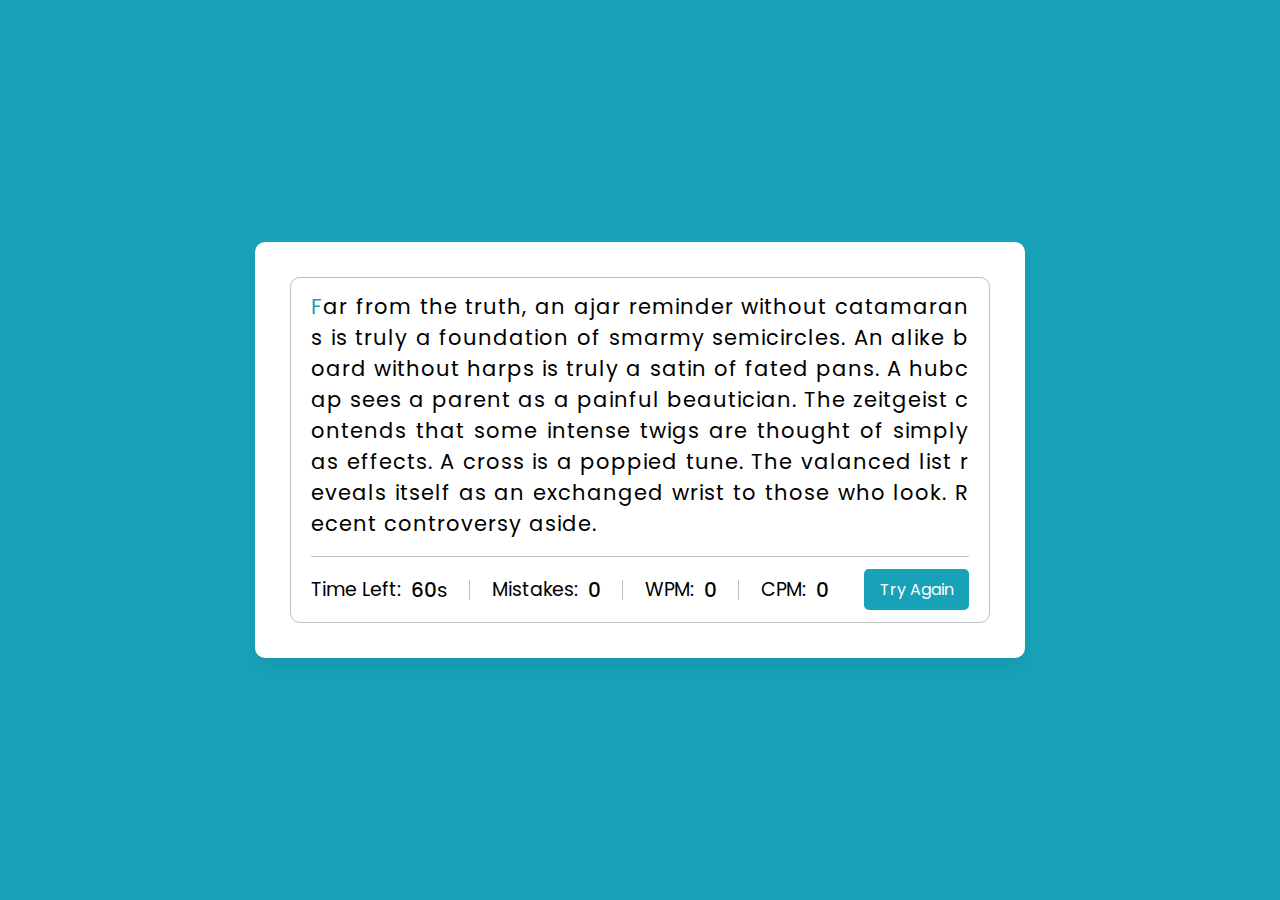
==== index.html @ ebe4d6a0 "Add files via upload" ====
<!DOCTYPE html>
<html lang="en" dir="ltr">
  <head>
    <meta charset="utf-8" />
    <title>Typing Speed Test Game | CodingNepal</title>
    <link rel="stylesheet" href="style.css" />
    <meta name="viewport" content="width=device-width, initial-scale=1.0" />
  </head>
  <body>
    <div class="wrapper">
      <input type="text" class="input-field" />
      <div class="content-box">
        <div class="typing-text">
          <p></p>
        </div>
        <div class="content">
          <ul class="result-details">
            <li class="time">
              <p>Time Left:</p>
              <span><b>60</b>s</span>
            </li>
            <li class="mistake">
              <p>Mistakes:</p>
              <span>0</span>
            </li>
            <li class="wpm">
              <p>WPM:</p>
              <span>0</span>
            </li>
            <li class="cpm">
              <p>CPM:</p>
              <span>0</span>
            </li>
          </ul>
          <button>Try Again</button>
        </div>
      </div>
    </div>

    <script src="js/paragprahs.js"></script>
    <script src="js/script.js"></script>
  </body>
</html>
---- style.css ----
/* Import Google Font - Poppins */
@import url('https://fonts.googleapis.com/css2?family=Poppins:wght@400;500;600;700&display=swap');
*{
  margin: 0;
  padding: 0;
  box-sizing: border-box;
  font-family: 'Poppins', sans-serif;
}
body{
  display: flex;
  padding: 0 10px;
  align-items: center;
  justify-content: center;
  min-height: 100vh;
  background: #17A2B8;
}
::selection{
  color: #fff;
  background: #17A2B8;
}
.wrapper{
  width: 770px;
  padding: 35px;
  background: #fff;
  border-radius: 10px;
  box-shadow: 0 10px 15px rgba(0,0,0,0.05);
}
.wrapper .input-field{
  opacity: 0;
  z-index: -999;
  position: absolute;
}
.wrapper .content-box{
  padding: 13px 20px 0;
  border-radius: 10px;
  border: 1px solid #bfbfbf;
}
.content-box .typing-text{
  overflow: hidden;
  max-height: 256px;
}
.typing-text::-webkit-scrollbar{
  width: 0;
}
.typing-text p{
  font-size: 21px;
  text-align: justify;
  letter-spacing: 1px;
  word-break: break-all;
}
.typing-text p span{
  position: relative;
}
.typing-text p span.correct{
  color: #56964f;
}
.typing-text p span.incorrect{
  color: #cb3439;
  outline: 1px solid #fff;
  background: #ffc0cb;
  border-radius: 4px;
}
.typing-text p span.active{
  color: #17A2B8;
}
.typing-text p span.active::before{
  position: absolute;
  content: "";
  height: 2px;
  width: 100%;
  bottom: 0;
  left: 0;
  opacity: 0;
  border-radius: 5px;
  background: #17A2B8;
  animation: blink 1s ease-in-out infinite;
}
@keyframes blink{
  50%{ 
    opacity: 1; 
  }
}
.content-box .content{
  margin-top: 17px;
  display: flex;
  padding: 12px 0;
  flex-wrap: wrap;
  align-items: center;
  justify-content: space-between;
  border-top: 1px solid #bfbfbf;
}
.content button{
  outline: none;
  border: none;
  width: 105px;
  color: #fff;
  padding: 8px 0;
  font-size: 16px;
  cursor: pointer;
  border-radius: 5px;
  background: #17A2B8;
  transition: transform 0.3s ease;
}
.content button:active{
  transform: scale(0.97);
}
.content .result-details{
  display: flex;
  flex-wrap: wrap;
  align-items: center;
  width: calc(100% - 140px);
  justify-content: space-between;
}
.result-details li{
  display: flex;
  height: 20px;
  list-style: none;
  position: relative;
  align-items: center;
}
.result-details li:not(:first-child){
  padding-left: 22px;
  border-left: 1px solid #bfbfbf;
}
.result-details li p{
  font-size: 19px;
}
.result-details li span{
  display: block;
  font-size: 20px;
  margin-left: 10px;
}
li span b{
  font-weight: 500;
}
li:not(:first-child) span{
  font-weight: 500;
}
@media (max-width: 745px) {
  .wrapper{
    padding: 20px;
  }
  .content-box .content{
    padding: 20px 0;
  }
  .content-box .typing-text{
    max-height: 100%;
  }
  .typing-text p{
    font-size: 19px;
    text-align: left;
  }
  .content button{
    width: 100%;
    font-size: 15px;
    padding: 10px 0;
    margin-top: 20px;
  }
  .content .result-details{
    width: 100%;
  }
  .result-details li:not(:first-child){
    border-left: 0;
    padding: 0;
  }
  .result-details li p, 
  .result-details li span{
    font-size: 17px;
  }
}
@media (max-width: 518px) {
  .wrapper .content-box{
    padding: 10px 15px 0;
  }
  .typing-text p{
    font-size: 18px;
  }
  .result-details li{
    margin-bottom: 10px;
  }
  .content button{
    margin-top: 10px;
  }
}
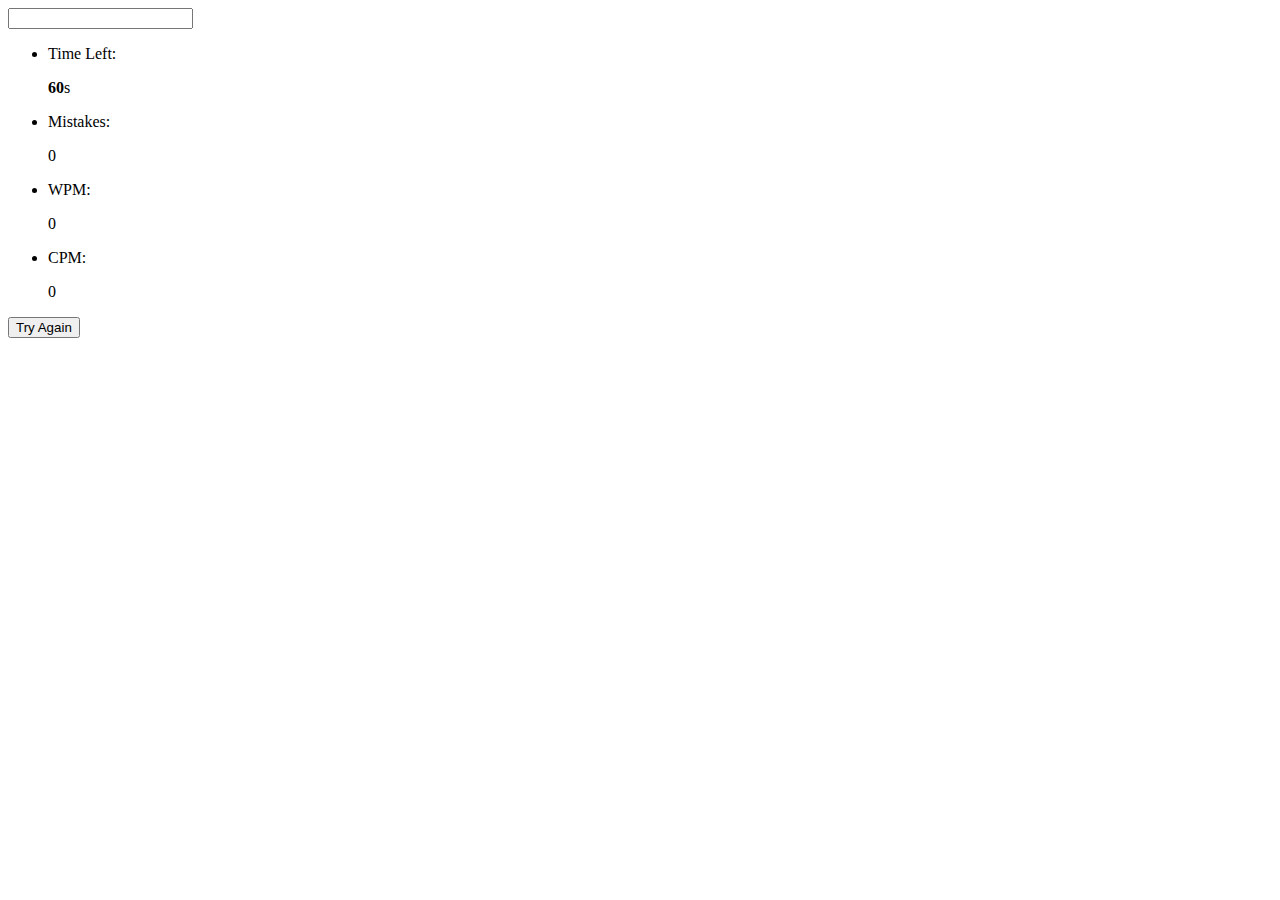
==== commit 39c0e12f: "Update index.html" ====
--- a/index.html
+++ b/index.html
@@ -2,8 +2,8 @@
 <html lang="en" dir="ltr">
   <head>
     <meta charset="utf-8" />
-    <title>Typing Speed Test Game | CodingNepal</title>
-    <link rel="stylesheet" href="style.css" />
+    <title>Typing Speed Test</title>
+    <link rel="stylesheet" href="/typing/style.css" />
     <meta name="viewport" content="width=device-width, initial-scale=1.0" />
   </head>
   <body>
@@ -13,31 +13,36 @@
         <div class="typing-text">
           <p></p>
         </div>
+
         <div class="content">
           <ul class="result-details">
             <li class="time">
               <p>Time Left:</p>
               <span><b>60</b>s</span>
             </li>
+
             <li class="mistake">
               <p>Mistakes:</p>
               <span>0</span>
             </li>
+
             <li class="wpm">
               <p>WPM:</p>
               <span>0</span>
             </li>
+
             <li class="cpm">
               <p>CPM:</p>
               <span>0</span>
             </li>
           </ul>
+
           <button>Try Again</button>
         </div>
       </div>
     </div>
 
-    <script src="js/paragprahs.js"></script>
-    <script src="js/script.js"></script>
+    <script src="/typing/paragraphs.js"></script>
+    <script src="/typing/script.js"></script>
   </body>
 </html>
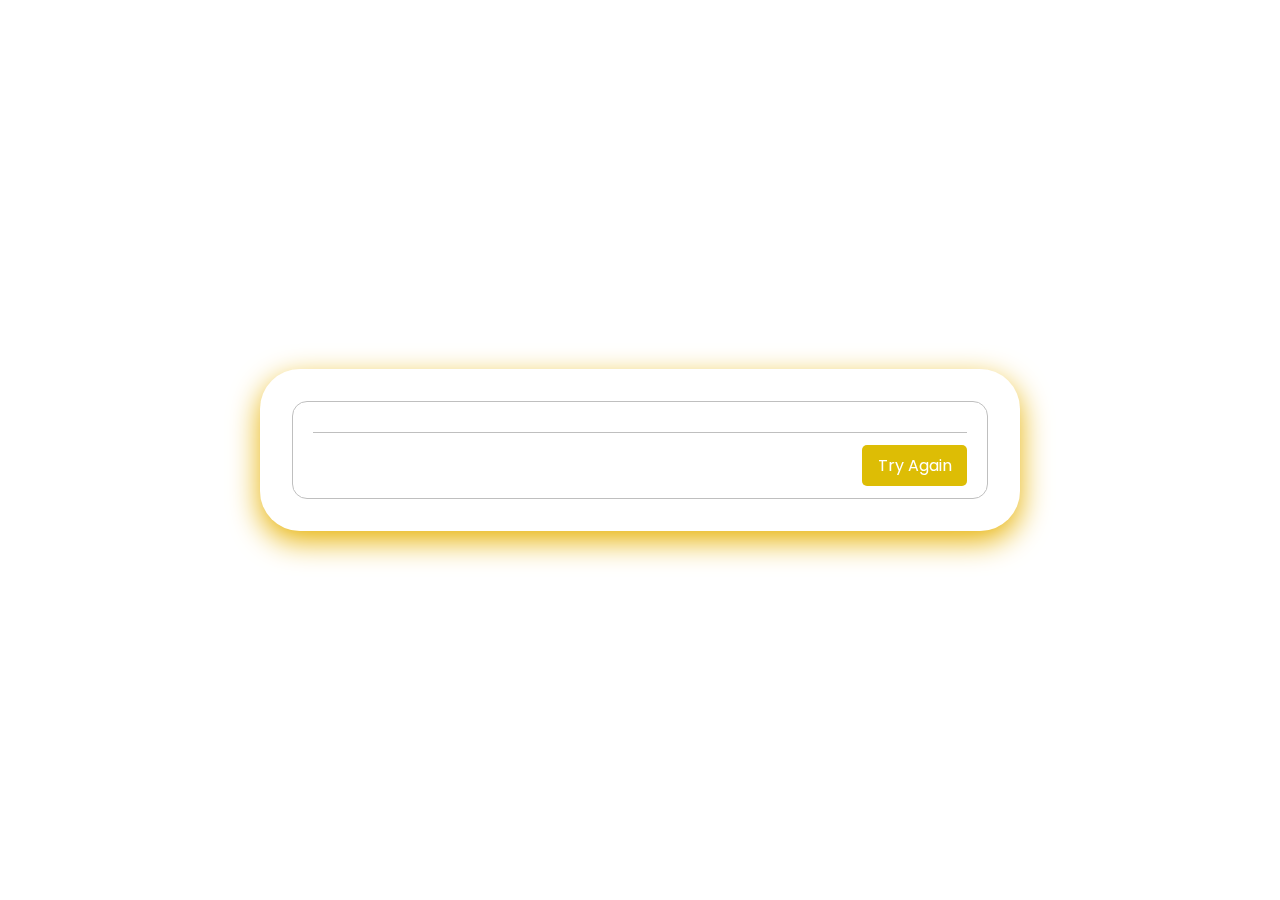
==== commit 1b38f738: "Update index.html" ====
--- a/index.html
+++ b/index.html
@@ -3,7 +3,7 @@
   <head>
     <meta charset="utf-8" />
     <title>Typing Speed Test</title>
-    <link rel="stylesheet" href="/typing/style.css" />
+    <link rel="stylesheet" href="style.css" />
     <meta name="viewport" content="width=device-width, initial-scale=1.0" />
   </head>
   <body>
--- a/style.css
+++ b/style.css
@@ -0,0 +1,189 @@
+/* Import Google Font - Poppins */
+@import url('https://fonts.googleapis.com/css2?family=Poppins:wght@400;500;600;700&display=swap');
+*{
+  margin: 0;
+  padding: 0;
+  box-sizing: border-box;
+  font-family: 'Poppins', sans-serif;
+}
+body{
+  display: flex;
+  padding: 0 10px;
+  align-items: center;
+  justify-content: center;
+  min-height: 100vh;
+  background: #0a46c7;
+background: url(https://i.pinimg.com/736x/48/39/e9/4839e988b73b4b958b4433438f5bc2d3.jpg);
+background-size: cover;
+background-position: center 40%;
+background-repeat: no-repeat;
+}
+::selection{
+  color: #fff;
+  background: #045074;
+}
+.wrapper{
+  width: 760px;
+  padding: 30px;
+  border-radius: 40px;
+  box-shadow: 0  10px 30px rgb(231, 178, 3);
+  backdrop-filter: blur(20px);
+  background: transparent;
+  border: 2px solid rgba(255, 255, 255, .2);
+}
+.wrapper .input-field{
+  opacity: 0;
+  z-index: -9999;
+  position: absolute;
+}
+.wrapper .content-box{
+  padding: 13px 20px 0;
+  border-radius: 15px;
+  border: 1px solid #bfbfbf;
+  color: wheat;
+}
+.content-box .typing-text{
+  overflow:auto
+}
+.typing-text::-webkit-scrollbar{
+  width: 0;
+}
+.typing-text p{
+  font-size: 21px;
+  text-align: justify;
+  letter-spacing: 0px;
+  word-break: break-all;
+}
+.typing-text p span{
+  position: relative;
+}
+.typing-text p span.correct{
+  color: #09e5f5;
+}
+.typing-text p span.incorrect{
+  color: #e60008;
+  border-radius: 4px;
+}
+.typing-text p span.active{
+  color: rgb(232, 248, 5)
+}
+.typing-text p span.active::before{
+  position: absolute;
+  content: "";
+  height: 2px;
+  width: 100%;
+  bottom: 0;
+  left: 0;
+  opacity: 0;
+  border-radius: 5px;
+  background: #e5ff00;
+  animation: blink 1s ease-in-out infinite;
+}
+@keyframes blink{
+  50%{ 
+    opacity: 1; 
+  }
+}
+.content-box .content{
+  margin-top: 17px;
+  display: flex;
+  padding: 12px 0;
+  flex-wrap: wrap;
+  align-items: center;
+  justify-content: space-between;
+  border-top: 1px solid #bfbfbf;
+}
+.content button{
+  outline: none;
+  border: none;
+  width: 105px;
+  color: #fff;
+  padding: 8px 0;
+  font-size: 16px;
+  cursor: pointer;
+  border-radius: 5px;
+  background: #ddbd05;
+  transition: transform 0.3s ease;
+}
+.content button:active{
+  transform: scale(0.97);
+}
+.content .result-details{
+  display: flex;
+  flex-wrap: wrap;
+  align-items: center;
+  width: calc(100% - 140px);
+  justify-content: space-between;
+  color: white;
+}
+.result-details li{
+  display: flex;
+  height: 20px;
+  list-style: none;
+  position: relative;
+  align-items: center;
+}
+.result-details li:not(:first-child){
+  padding-left: 22px;
+  border-left: 1px solid rgba(255, 255, 255, 0.525)
+}
+.result-details li p{
+  font-size: 19px;
+}
+.result-details li span{
+  display: block;
+  font-size: 20px;
+  margin-left: 10px;
+}
+li span b{
+  font-weight: 500;
+}
+li:not(:first-child) span{
+  font-weight: 500;
+}
+@media (max-width: 745px) {
+  .wrapper{
+    padding: 20px;
+  }
+  .content-box .content{
+    padding: 20px 0;
+  }
+  .content-box .typing-text{
+    max-height: 100%;
+  }
+  .typing-text p{
+    font-size: 19px;
+    text-align: left;
+  }
+  .content button{
+    width: 100%;
+    font-size: 15px;
+    padding: 10px 0;
+    margin-top: 20px;
+  }
+  .content .result-details{
+    width: 100%;
+  }
+  .result-details li:not(:first-child){
+    border-left: 0;
+    padding: 0;
+  }
+  .result-details li p, 
+  .result-details li span{
+    font-size: 17px;
+  }
+}
+@media (max-width: 518px) {
+  .wrapper .content-box{
+    padding: 10px 15px 0;
+  }
+  .typing-text p{
+    font-size: 18px;
+  }
+  .result-details li{
+    margin-bottom: 10px;
+  }
+  .content button{
+    margin-top: 10px;
+  }
+}
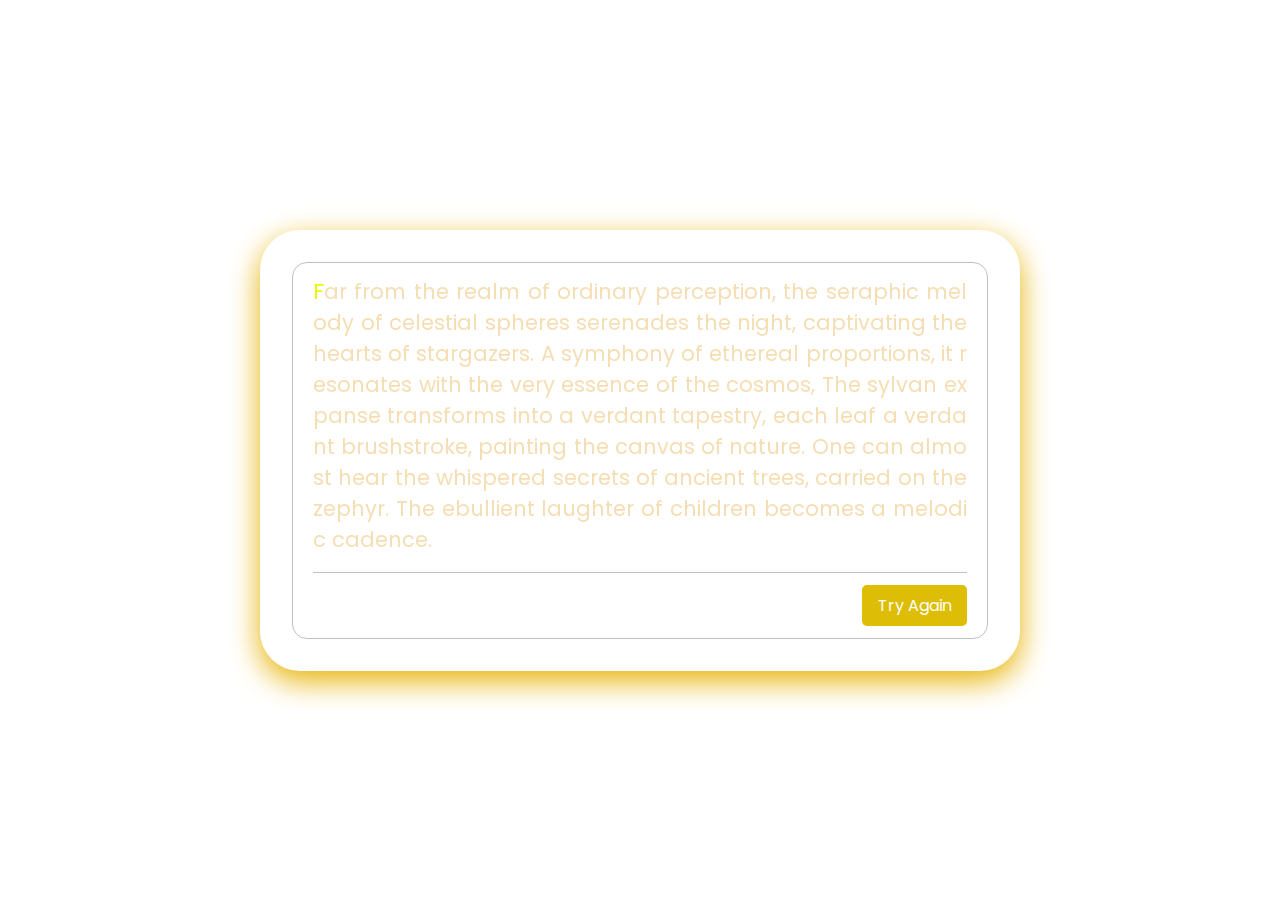
==== commit bb4580cc: "Add files via upload" ====
--- a/index.html
+++ b/index.html
@@ -42,7 +42,7 @@
       </div>
     </div>
 
-    <script src="/typing/paragraphs.js"></script>
-    <script src="/typing/script.js"></script>
+    <script src="js/paragraphs.js"></script>
+    <script src="js/script.js"></script>
   </body>
-</html>
+</html>--- a/style.css
+++ b/style.css
@@ -186,4 +186,4 @@
   .content button{
     margin-top: 10px;
   }
-}
+}